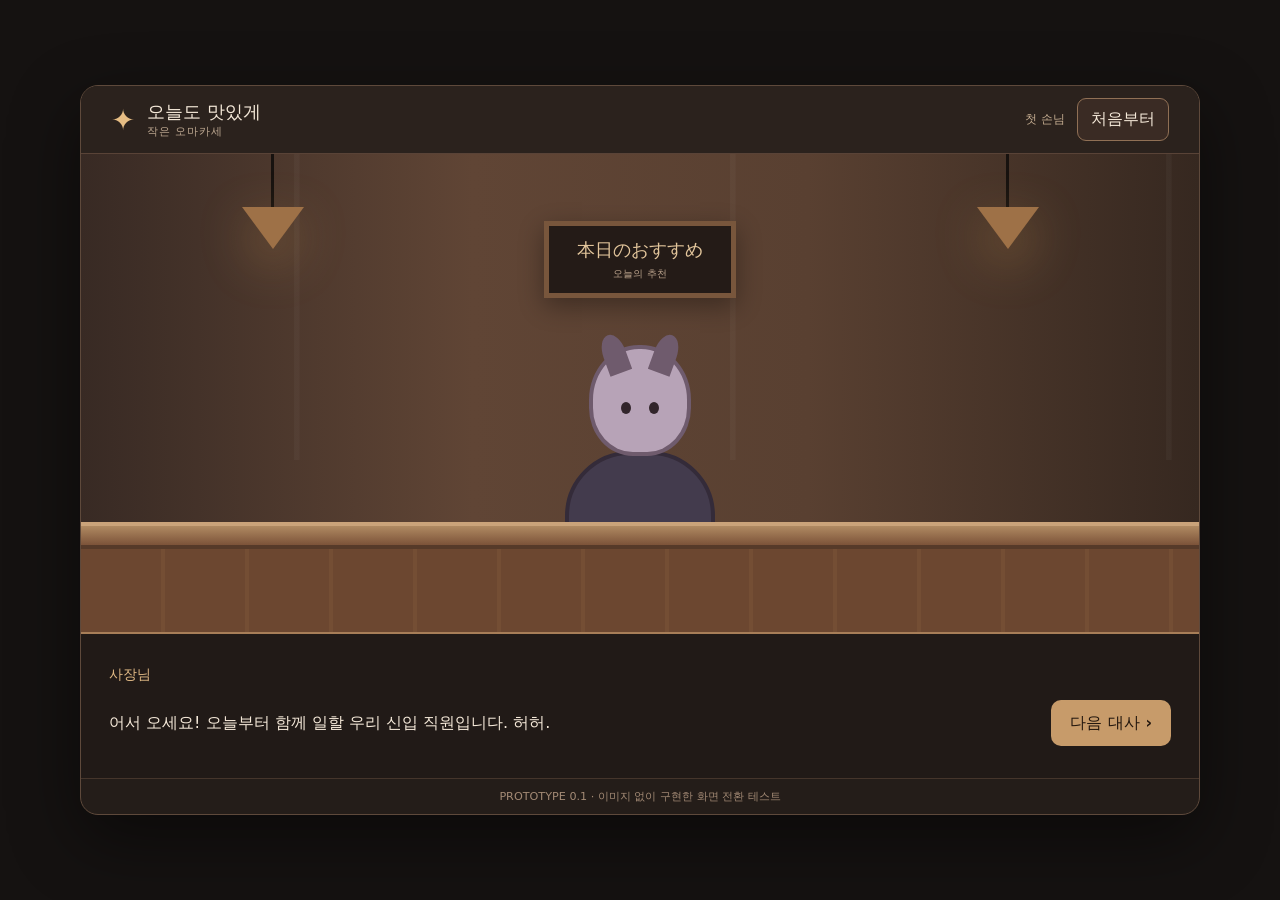
==== index.html @ 6f5d5277 "Add files via upload" ====
<!doctype html>
<html lang="ko">
<head>
  <meta charset="UTF-8" />
  <meta name="viewport" content="width=device-width, initial-scale=1, viewport-fit=cover" />
  <meta name="theme-color" content="#211b19" />
  <title>오늘도 맛있게 — 프로토타입</title>
  <link rel="stylesheet" href="style.css" />
  <script src="script.js" defer></script>
</head>
<body>
  <main class="game-shell">
    <header class="topbar">
      <div class="brand"><span class="brand-icon">✦</span><span>오늘도 맛있게 <small>작은 오마카세</small></span></div>
      <div class="top-actions"><span id="sceneLabel" class="scene-label">첫 손님</span><button id="resetButton" class="icon-button" type="button">처음부터</button></div>
    </header>

    <section id="dialogueScene" class="scene dialogue-scene" aria-label="손님과 대화">
      <div class="restaurant-view">
        <div class="wall-decoration">本日のおすすめ <span>오늘의 추천</span></div>
        <div class="lamp lamp-left"></div><div class="lamp lamp-right"></div>
        <div class="guest" aria-label="손님을 나타내는 임시 그림"><div class="guest-head"><span class="guest-eye left"></span><span class="guest-eye right"></span></div><div class="guest-body"></div></div>
        <div class="counter"><div class="counter-top"></div><div class="counter-front"></div></div>
      </div>
      <div class="dialogue-panel">
        <div class="speaker" id="speaker">손님</div>
        <p id="dialogueText" aria-live="polite">어서 오세요.</p>
        <button id="nextDialogue" class="primary-button" type="button">다음 대사 <span aria-hidden="true">›</span></button>
      </div>
    </section>

    <section id="cookingScene" class="scene cooking-scene hidden" aria-label="조리 화면">
      <div class="cooking-header"><div><span class="eyebrow">KITCHEN</span><h1>조리대</h1><p id="cookingHint">재료를 준비해 주세요.</p></div><button id="orderButton" class="secondary-button" type="button" aria-expanded="false" aria-controls="orderPanel">📋 주문서</button></div>
      <div id="orderPanel" class="order-panel hidden"><strong>오늘의 주문</strong><p>셰프 추천 한 접시</p><p>손질 → 조리 → 플레이팅</p><small>시간 제한은 없어요. 천천히 만들어도 괜찮습니다.</small></div>
      <div class="worktop"><div class="worktop-inner"><div class="cutting-board"><div id="food" class="food food-raw"><span id="foodLabel">재료</span></div></div><div class="worktop-note" id="worktopNote">손질 전 재료가 놓여 있어요.</div></div></div>
      <div class="cooking-controls"><div class="steps" aria-label="조리 진행 상황"><span id="step0" class="step active">1. 손질</span><span id="step1" class="step">2. 조리</span><span id="step2" class="step">3. 플레이팅</span></div><button id="cookButton" class="primary-button" type="button">재료 손질하기</button></div>
    </section>

    <section id="tastingScene" class="scene tasting-scene hidden" aria-label="시식 화면">
      <div class="restaurant-view tasting-view"><div class="wall-decoration">ごちそうさま <span>잘 먹었습니다</span></div><div class="guest"><div class="guest-head"><span class="guest-eye left"></span><span class="guest-eye right"></span></div><div class="guest-body"></div></div><div class="counter"><div class="counter-top"><div class="serving-plate"><div class="served-food"></div></div></div><div class="counter-front"></div></div></div>
      <div class="dialogue-panel"><div class="speaker">손님</div><p>정말 맛있네요. 다음에도 들를게요.</p><button id="finishButton" class="primary-button" type="button">영업 마치기 <span aria-hidden="true">›</span></button></div>
    </section>

    <section id="endingScene" class="scene ending-scene hidden" aria-label="영업 종료"><div class="ending-content"><span class="ending-mark">✦</span><h1>오늘도 수고했어요.</h1><p>첫 번째 손님에게 한 접시를 대접했어요.</p><p class="ending-sub">다음에는 진짜 칼질과 플레이팅을 만들어 보자!</p><button id="playAgain" class="primary-button" type="button">다시 시작</button></div></section>
    <footer class="footer">PROTOTYPE 0.1 · 이미지 없이 구현한 화면 전환 테스트</footer>
  </main>
</body>
</html>
---- style.css ----
:root{font-family:system-ui,-apple-system,"Malgun Gothic",sans-serif;color:#f5e9d9;background:#151211;font-synthesis:none}*{box-sizing:border-box}body{margin:0;min-height:100dvh;display:grid;place-items:center;padding:clamp(8px,2vw,24px)}button{font:inherit;cursor:pointer;touch-action:manipulation}button:focus-visible{outline:3px solid #f0c28a;outline-offset:3px}.hidden{display:none!important}.game-shell{width:min(100%,1120px);min-height:min(730px,calc(100dvh - 32px));background:#241d19;border:1px solid #5e493b;border-radius:18px;overflow:hidden;display:flex;flex-direction:column;box-shadow:0 24px 70px #0007}.topbar{min-height:68px;padding:12px clamp(14px,3vw,30px);display:flex;align-items:center;justify-content:space-between;gap:12px;border-bottom:1px solid #594337;background:#2b221d}.brand{display:flex;align-items:center;gap:12px;font-size:1.1rem;font-weight:750}.brand-icon{font-size:1.8rem;color:#e6bd84}.brand small{display:block;font-size:.69rem;color:#bfa992;font-weight:400;letter-spacing:.08em}.top-actions{display:flex;align-items:center;gap:12px}.scene-label{color:#c5ad91;font-size:.78rem}.icon-button,.secondary-button{border:1px solid #907055;background:#3a2b24;color:#f5e9d9;padding:10px 13px;border-radius:9px}.icon-button:hover,.secondary-button:hover{background:#594032}.scene{flex:1;min-height:0;display:flex;flex-direction:column}.restaurant-view{position:relative;flex:1;min-height:280px;overflow:hidden;background:linear-gradient(90deg,#382a24 0%,#604535 35%,#594031 65%,#362820 100%)}.restaurant-view:before{content:"";position:absolute;inset:0 0 36%;background:repeating-linear-gradient(90deg,transparent 0 19%,#ffffff08 19.1% 19.5%,transparent 19.6% 39%);pointer-events:none}.wall-decoration{position:absolute;top:14%;left:50%;transform:translateX(-50%);padding:12px 28px;background:#241b17;border:5px solid #78563c;box-shadow:0 8px 24px #0005;white-space:nowrap;color:#e3c69c;font-size:clamp(.8rem,2vw,1.1rem);text-align:center}.wall-decoration span{display:block;font-size:.65rem;margin-top:5px;color:#bda58e}.lamp{position:absolute;top:-5px;width:3px;height:68px;background:#17120f}.lamp:after{content:"";position:absolute;top:58px;left:-29px;border-left:31px solid transparent;border-right:31px solid transparent;border-top:42px solid #9e7147;filter:drop-shadow(0 18px 25px #f7b66150)}.lamp-left{left:17%}.lamp-right{right:17%}.guest{position:absolute;bottom:13%;left:50%;transform:translateX(-50%);width:150px;height:225px;display:flex;align-items:center;flex-direction:column}.guest-head{position:relative;width:102px;height:115px;background:#b7a3b7;border-radius:49% 49% 43% 43%;border:4px solid #6f5b6d;z-index:2}.guest-head:before,.guest-head:after{content:"";position:absolute;top:-15px;width:23px;height:40px;background:#6f5b6d;border-radius:60% 60% 0 0}.guest-head:before{left:10px;transform:rotate(-20deg)}.guest-head:after{right:10px;transform:rotate(20deg)}.guest-eye{position:absolute;top:53px;width:10px;height:12px;background:#32252b;border-radius:50%}.guest-eye.left{left:28px}.guest-eye.right{right:28px}.guest-body{margin-top:-5px;width:150px;height:122px;background:#433b4d;border:4px solid #342b39;border-radius:65px 65px 0 0}.counter{position:absolute;bottom:0;width:100%;height:23%}.counter-top{height:23px;background:linear-gradient(#b08a62,#7c5339);border-top:4px solid #caa37a;position:relative}.counter-front{height:100%;background:repeating-linear-gradient(90deg,#6c4730 0 80px,#744e34 80px 84px);border-top:4px solid #563a29}.dialogue-panel{background:#211a17;border-top:2px solid #a77e58;padding:clamp(16px,3vw,28px);display:grid;grid-template-columns:1fr auto;gap:8px 18px;align-items:center;min-height:146px}.speaker{grid-column:1/-1;color:#dfb884;font-size:.85rem;font-weight:750}.dialogue-panel p{margin:0;line-height:1.65}.primary-button{border:0;border-radius:10px;background:#c79b6a;color:#24180f;font-weight:750;padding:12px 19px;min-height:46px;transition:background .15s}.primary-button:hover{background:#e3b984}.primary-button:disabled{opacity:.5;cursor:default}.footer{padding:10px 16px;color:#a38a75;font-size:.7rem;text-align:center;border-top:1px solid #45352b}.cooking-scene{padding:clamp(14px,2.5vw,28px);gap:14px}.cooking-header{display:flex;justify-content:space-between;align-items:center;gap:12px}.eyebrow{font-size:.67rem;color:#c49b70;letter-spacing:.2em}.cooking-header h1{margin:2px 0;font-size:1.4rem}.cooking-header p{margin:4px 0 0;color:#d0bba4;font-size:.85rem}.order-panel{background:#382b23;border:1px solid #8a6748;border-radius:10px;padding:12px 16px}.order-panel p{margin:5px 0}.order-panel small{color:#c5a98a}.worktop{flex:1;min-height:230px;background:repeating-linear-gradient(90deg,#79563c 0 90px,#805b40 90px 94px);border:8px solid #62432f;border-radius:13px;display:grid;place-items:center;padding:16px}.worktop-inner{text-align:center;width:100%}.cutting-board{width:min(72%,350px);min-width:min(210px,100%);aspect-ratio:1.65;background:#c59a69;border:10px solid #a5794d;border-radius:24px;box-shadow:0 10px 20px #35201380,inset 0 0 0 2px #e1ba86;display:grid;place-items:center;margin:auto}.food{width:110px;height:65px;border-radius:48% 45% 40% 50%;display:grid;place-items:center;color:#fff5e9;font-size:.8rem;box-shadow:inset 0 0 0 5px #ffffff22,0 6px 12px #0003}.food-raw{background:#b46c69}.food-cut{background:repeating-linear-gradient(90deg,#b46c69 0 24px,#e4b0a3 24px 28px)}.food-cooked{background:#9a5635}.food-plated{background:#9a5635;border:9px solid #eee6da;box-shadow:0 0 0 18px #e4d9c9,0 8px 15px #0003}.worktop-note{margin-top:18px;font-size:.82rem;color:#f0d7ba}.cooking-controls{display:flex;justify-content:space-between;align-items:center;gap:14px;flex-wrap:wrap}.steps{display:flex;gap:8px;flex-wrap:wrap}.step{font-size:.77rem;border:1px solid #68503d;border-radius:20px;padding:8px 11px;color:#c4a98d}.step.active{background:#76543a;color:#fff2de;border-color:#b98d63}.step.done{background:#364a38;color:#d6ebd5;border-color:#5c8861}.tasting-view .serving-plate{position:absolute;left:50%;top:-19px;transform:translateX(-50%);width:85px;height:42px;background:#e6ddd1;border-radius:50%;display:grid;place-items:center}.served-food{width:43px;height:20px;border-radius:50%;background:#985334}.ending-scene{justify-content:center;align-items:center;padding:32px;text-align:center}.ending-content{max-width:520px}.ending-mark{font-size:3rem;color:#e4b47d}.ending-content h1{font-size:clamp(1.5rem,4vw,2.4rem)}.ending-content p{color:#dfc8b0}.ending-sub{font-size:.85rem;margin-bottom:28px}@media(max-width:650px){body{padding:0}.game-shell{border:0;border-radius:0;min-height:100dvh;width:100%}.topbar{min-height:60px}.brand{font-size:.95rem}.scene-label{display:none}.restaurant-view{min-height:260px}.dialogue-panel{grid-template-columns:1fr}.dialogue-panel .primary-button{justify-self:end}.cooking-scene{gap:10px}.cooking-controls{flex-direction:column;align-items:stretch}.steps{justify-content:center}.cooking-controls .primary-button{width:100%}}@media(max-height:530px) and (orientation:landscape){body{padding:0}.game-shell{min-height:100dvh;border-radius:0}.topbar{min-height:48px;padding:5px 14px}.brand small,.footer{display:none}.scene.dialogue-scene,.scene.tasting-scene{flex-direction:row}.restaurant-view{min-height:190px;flex:1.4}.dialogue-panel{flex:1;min-height:0;grid-template-columns:1fr;align-content:center;padding:16px}.dialogue-panel .primary-button{justify-self:end}.guest{transform:translateX(-50%) scale(.72);transform-origin:bottom center}.wall-decoration{top:7%}.cooking-scene{padding:10px;gap:7px}.cooking-header h1{font-size:1rem}.cooking-header p{font-size:.75rem}.worktop{min-height:120px;padding:7px}.cutting-board{width:180px;border-width:5px}.food{transform:scale(.75)}.worktop-note{margin-top:5px}.cooking-controls{flex-direction:row}.cooking-controls .primary-button{width:auto}}
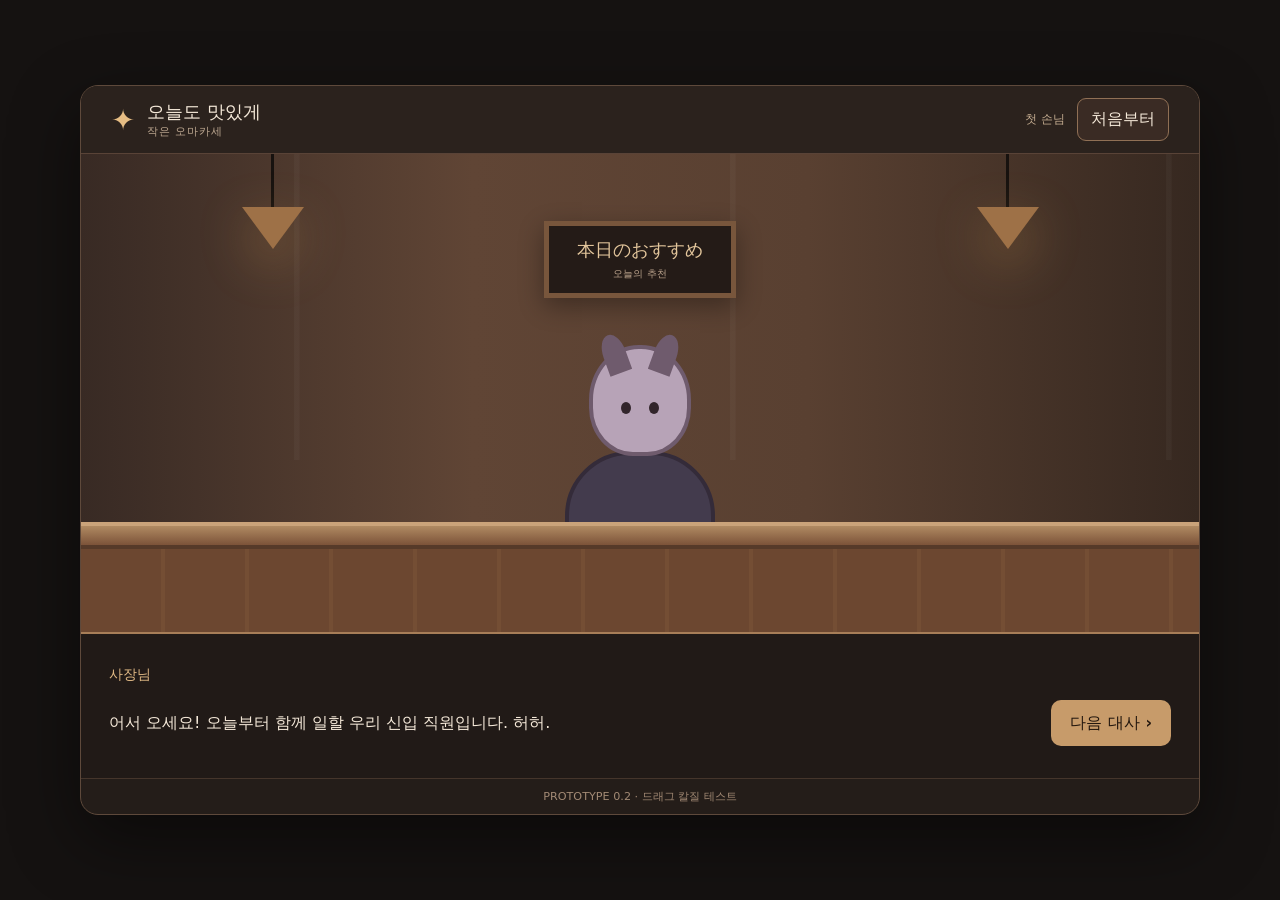
==== commit bb4fb805: "이제 진짜 칼질 업데이트" ====
--- a/index.html
+++ b/index.html
@@ -32,7 +32,7 @@
     <section id="cookingScene" class="scene cooking-scene hidden" aria-label="조리 화면">
       <div class="cooking-header"><div><span class="eyebrow">KITCHEN</span><h1>조리대</h1><p id="cookingHint">재료를 준비해 주세요.</p></div><button id="orderButton" class="secondary-button" type="button" aria-expanded="false" aria-controls="orderPanel">📋 주문서</button></div>
       <div id="orderPanel" class="order-panel hidden"><strong>오늘의 주문</strong><p>셰프 추천 한 접시</p><p>손질 → 조리 → 플레이팅</p><small>시간 제한은 없어요. 천천히 만들어도 괜찮습니다.</small></div>
-      <div class="worktop"><div class="worktop-inner"><div class="cutting-board"><div id="food" class="food food-raw"><span id="foodLabel">재료</span></div></div><div class="worktop-note" id="worktopNote">손질 전 재료가 놓여 있어요.</div></div></div>
+      <div class="worktop"><div class="worktop-inner"><div class="cutting-board"><div id="slicingArea" class="slicing-area" aria-label="재료 칼질 영역"><div id="slicingMeat" class="slicing-meat"></div><div id="knifeGuide" class="knife-guide"></div><div id="knife" class="knife" aria-hidden="true"></div></div><div id="food" class="food food-raw"><span id="foodLabel">재료</span></div></div><div class="worktop-note" id="worktopNote">손질 전 재료가 놓여 있어요.</div><div id="sliceStats" class="slice-stats hidden" aria-live="polite"><span id="sliceCount">0조각</span><span id="sliceThickness">칼을 움직여 위치를 정해 주세요.</span><button id="undoSlice" class="mini-button" type="button">↶ 한 번 되돌리기</button><button id="restartSlice" class="mini-button" type="button">처음부터 썰기</button></div></div></div>
       <div class="cooking-controls"><div class="steps" aria-label="조리 진행 상황"><span id="step0" class="step active">1. 손질</span><span id="step1" class="step">2. 조리</span><span id="step2" class="step">3. 플레이팅</span></div><button id="cookButton" class="primary-button" type="button">재료 손질하기</button></div>
     </section>
 
@@ -42,7 +42,7 @@
     </section>
 
     <section id="endingScene" class="scene ending-scene hidden" aria-label="영업 종료"><div class="ending-content"><span class="ending-mark">✦</span><h1>오늘도 수고했어요.</h1><p>첫 번째 손님에게 한 접시를 대접했어요.</p><p class="ending-sub">다음에는 진짜 칼질과 플레이팅을 만들어 보자!</p><button id="playAgain" class="primary-button" type="button">다시 시작</button></div></section>
-    <footer class="footer">PROTOTYPE 0.1 · 이미지 없이 구현한 화면 전환 테스트</footer>
+    <footer class="footer">PROTOTYPE 0.2 · 드래그 칼질 테스트</footer>
   </main>
 </body>
 </html>
--- a/style.css
+++ b/style.css
@@ -1 +1,21 @@
 :root{font-family:system-ui,-apple-system,"Malgun Gothic",sans-serif;color:#f5e9d9;background:#151211;font-synthesis:none}*{box-sizing:border-box}body{margin:0;min-height:100dvh;display:grid;place-items:center;padding:clamp(8px,2vw,24px)}button{font:inherit;cursor:pointer;touch-action:manipulation}button:focus-visible{outline:3px solid #f0c28a;outline-offset:3px}.hidden{display:none!important}.game-shell{width:min(100%,1120px);min-height:min(730px,calc(100dvh - 32px));background:#241d19;border:1px solid #5e493b;border-radius:18px;overflow:hidden;display:flex;flex-direction:column;box-shadow:0 24px 70px #0007}.topbar{min-height:68px;padding:12px clamp(14px,3vw,30px);display:flex;align-items:center;justify-content:space-between;gap:12px;border-bottom:1px solid #594337;background:#2b221d}.brand{display:flex;align-items:center;gap:12px;font-size:1.1rem;font-weight:750}.brand-icon{font-size:1.8rem;color:#e6bd84}.brand small{display:block;font-size:.69rem;color:#bfa992;font-weight:400;letter-spacing:.08em}.top-actions{display:flex;align-items:center;gap:12px}.scene-label{color:#c5ad91;font-size:.78rem}.icon-button,.secondary-button{border:1px solid #907055;background:#3a2b24;color:#f5e9d9;padding:10px 13px;border-radius:9px}.icon-button:hover,.secondary-button:hover{background:#594032}.scene{flex:1;min-height:0;display:flex;flex-direction:column}.restaurant-view{position:relative;flex:1;min-height:280px;overflow:hidden;background:linear-gradient(90deg,#382a24 0%,#604535 35%,#594031 65%,#362820 100%)}.restaurant-view:before{content:"";position:absolute;inset:0 0 36%;background:repeating-linear-gradient(90deg,transparent 0 19%,#ffffff08 19.1% 19.5%,transparent 19.6% 39%);pointer-events:none}.wall-decoration{position:absolute;top:14%;left:50%;transform:translateX(-50%);padding:12px 28px;background:#241b17;border:5px solid #78563c;box-shadow:0 8px 24px #0005;white-space:nowrap;color:#e3c69c;font-size:clamp(.8rem,2vw,1.1rem);text-align:center}.wall-decoration span{display:block;font-size:.65rem;margin-top:5px;color:#bda58e}.lamp{position:absolute;top:-5px;width:3px;height:68px;background:#17120f}.lamp:after{content:"";position:absolute;top:58px;left:-29px;border-left:31px solid transparent;border-right:31px solid transparent;border-top:42px solid #9e7147;filter:drop-shadow(0 18px 25px #f7b66150)}.lamp-left{left:17%}.lamp-right{right:17%}.guest{position:absolute;bottom:13%;left:50%;transform:translateX(-50%);width:150px;height:225px;display:flex;align-items:center;flex-direction:column}.guest-head{position:relative;width:102px;height:115px;background:#b7a3b7;border-radius:49% 49% 43% 43%;border:4px solid #6f5b6d;z-index:2}.guest-head:before,.guest-head:after{content:"";position:absolute;top:-15px;width:23px;height:40px;background:#6f5b6d;border-radius:60% 60% 0 0}.guest-head:before{left:10px;transform:rotate(-20deg)}.guest-head:after{right:10px;transform:rotate(20deg)}.guest-eye{position:absolute;top:53px;width:10px;height:12px;background:#32252b;border-radius:50%}.guest-eye.left{left:28px}.guest-eye.right{right:28px}.guest-body{margin-top:-5px;width:150px;height:122px;background:#433b4d;border:4px solid #342b39;border-radius:65px 65px 0 0}.counter{position:absolute;bottom:0;width:100%;height:23%}.counter-top{height:23px;background:linear-gradient(#b08a62,#7c5339);border-top:4px solid #caa37a;position:relative}.counter-front{height:100%;background:repeating-linear-gradient(90deg,#6c4730 0 80px,#744e34 80px 84px);border-top:4px solid #563a29}.dialogue-panel{background:#211a17;border-top:2px solid #a77e58;padding:clamp(16px,3vw,28px);display:grid;grid-template-columns:1fr auto;gap:8px 18px;align-items:center;min-height:146px}.speaker{grid-column:1/-1;color:#dfb884;font-size:.85rem;font-weight:750}.dialogue-panel p{margin:0;line-height:1.65}.primary-button{border:0;border-radius:10px;background:#c79b6a;color:#24180f;font-weight:750;padding:12px 19px;min-height:46px;transition:background .15s}.primary-button:hover{background:#e3b984}.primary-button:disabled{opacity:.5;cursor:default}.footer{padding:10px 16px;color:#a38a75;font-size:.7rem;text-align:center;border-top:1px solid #45352b}.cooking-scene{padding:clamp(14px,2.5vw,28px);gap:14px}.cooking-header{display:flex;justify-content:space-between;align-items:center;gap:12px}.eyebrow{font-size:.67rem;color:#c49b70;letter-spacing:.2em}.cooking-header h1{margin:2px 0;font-size:1.4rem}.cooking-header p{margin:4px 0 0;color:#d0bba4;font-size:.85rem}.order-panel{background:#382b23;border:1px solid #8a6748;border-radius:10px;padding:12px 16px}.order-panel p{margin:5px 0}.order-panel small{color:#c5a98a}.worktop{flex:1;min-height:230px;background:repeating-linear-gradient(90deg,#79563c 0 90px,#805b40 90px 94px);border:8px solid #62432f;border-radius:13px;display:grid;place-items:center;padding:16px}.worktop-inner{text-align:center;width:100%}.cutting-board{width:min(72%,350px);min-width:min(210px,100%);aspect-ratio:1.65;background:#c59a69;border:10px solid #a5794d;border-radius:24px;box-shadow:0 10px 20px #35201380,inset 0 0 0 2px #e1ba86;display:grid;place-items:center;margin:auto}.food{width:110px;height:65px;border-radius:48% 45% 40% 50%;display:grid;place-items:center;color:#fff5e9;font-size:.8rem;box-shadow:inset 0 0 0 5px #ffffff22,0 6px 12px #0003}.food-raw{background:#b46c69}.food-cut{background:repeating-linear-gradient(90deg,#b46c69 0 24px,#e4b0a3 24px 28px)}.food-cooked{background:#9a5635}.food-plated{background:#9a5635;border:9px solid #eee6da;box-shadow:0 0 0 18px #e4d9c9,0 8px 15px #0003}.worktop-note{margin-top:18px;font-size:.82rem;color:#f0d7ba}.cooking-controls{display:flex;justify-content:space-between;align-items:center;gap:14px;flex-wrap:wrap}.steps{display:flex;gap:8px;flex-wrap:wrap}.step{font-size:.77rem;border:1px solid #68503d;border-radius:20px;padding:8px 11px;color:#c4a98d}.step.active{background:#76543a;color:#fff2de;border-color:#b98d63}.step.done{background:#364a38;color:#d6ebd5;border-color:#5c8861}.tasting-view .serving-plate{position:absolute;left:50%;top:-19px;transform:translateX(-50%);width:85px;height:42px;background:#e6ddd1;border-radius:50%;display:grid;place-items:center}.served-food{width:43px;height:20px;border-radius:50%;background:#985334}.ending-scene{justify-content:center;align-items:center;padding:32px;text-align:center}.ending-content{max-width:520px}.ending-mark{font-size:3rem;color:#e4b47d}.ending-content h1{font-size:clamp(1.5rem,4vw,2.4rem)}.ending-content p{color:#dfc8b0}.ending-sub{font-size:.85rem;margin-bottom:28px}@media(max-width:650px){body{padding:0}.game-shell{border:0;border-radius:0;min-height:100dvh;width:100%}.topbar{min-height:60px}.brand{font-size:.95rem}.scene-label{display:none}.restaurant-view{min-height:260px}.dialogue-panel{grid-template-columns:1fr}.dialogue-panel .primary-button{justify-self:end}.cooking-scene{gap:10px}.cooking-controls{flex-direction:column;align-items:stretch}.steps{justify-content:center}.cooking-controls .primary-button{width:100%}}@media(max-height:530px) and (orientation:landscape){body{padding:0}.game-shell{min-height:100dvh;border-radius:0}.topbar{min-height:48px;padding:5px 14px}.brand small,.footer{display:none}.scene.dialogue-scene,.scene.tasting-scene{flex-direction:row}.restaurant-view{min-height:190px;flex:1.4}.dialogue-panel{flex:1;min-height:0;grid-template-columns:1fr;align-content:center;padding:16px}.dialogue-panel .primary-button{justify-self:end}.guest{transform:translateX(-50%) scale(.72);transform-origin:bottom center}.wall-decoration{top:7%}.cooking-scene{padding:10px;gap:7px}.cooking-header h1{font-size:1rem}.cooking-header p{font-size:.75rem}.worktop{min-height:120px;padding:7px}.cutting-board{width:180px;border-width:5px}.food{transform:scale(.75)}.worktop-note{margin-top:5px}.cooking-controls{flex-direction:row}.cooking-controls .primary-button{width:auto}}
+
+/* v0.2: 칼질 미니게임. 기존 식당 디자인은 유지 */
+.cutting-board{position:relative;overflow:hidden;touch-action:none}
+.slicing-area{position:relative;width:min(94%,390px);height:125px;touch-action:none;user-select:none;cursor:crosshair;display:none;--knife-x:12px}
+.slicing-area.active{display:block}
+.slicing-meat{position:absolute;left:6%;right:6%;top:35px;height:60px;filter:drop-shadow(0 6px 3px #42261950)}
+.meat-piece{position:absolute;top:0;height:60px;background:repeating-linear-gradient(0deg,#b96d6a 0 10px,#d38c84 11px 18px,#b96d6a 20px 30px);border:2px solid #874c4b;box-shadow:inset 0 0 0 3px #e6aaa077;border-radius:6px;transition:transform .15s}
+.meat-piece.cut{transform:translateY(10px);border-left:5px solid #f0b4a4;border-right:3px solid #f0b4a4}
+.meat-piece.remaining{border-radius:5px 22px 22px 5px}
+.knife-guide{position:absolute;top:27px;bottom:17px;width:2px;background:#fff1d6bb;left:var(--knife-x);pointer-events:none;border-left:1px dashed #754039}
+.knife{position:absolute;left:var(--knife-x);top:0;width:15px;height:48px;transform:translateX(-7px);pointer-events:none;transition:top .08s}
+.knife:before{content:"";position:absolute;left:5px;top:0;width:6px;height:18px;background:#4e3429;border-radius:4px}
+.knife:after{content:"";position:absolute;left:2px;top:16px;width:13px;height:30px;background:linear-gradient(90deg,#d6e1df,#f9f9f5 55%,#9aa7a7);clip-path:polygon(0 0,100% 0,80% 80%,50% 100%,0 80%)}
+.slicing-area.dragging .knife{top:var(--drag-y)}
+.slicing-area.dragging .knife-guide{background:#fff6d4}
+.slice-stats{display:flex;justify-content:center;align-items:center;gap:10px;flex-wrap:wrap;margin-top:10px;font-size:.75rem;color:#ffe6c7}
+.mini-button{padding:6px 9px;border-radius:7px;border:1px solid #a17b57;background:#473329;color:#f5e9d9;font-size:.75rem}
+.mini-button:hover{background:#684a36}
+@media(max-width:650px){.slicing-area{height:115px}.slicing-meat{top:32px;height:55px}.meat-piece{height:55px}.slice-stats{gap:6px}.mini-button{padding:8px}}
+@media(max-height:530px) and (orientation:landscape){.slicing-area{height:95px}.slicing-meat{top:20px;height:48px}.meat-piece{height:48px}.knife-guide{top:13px;bottom:10px}.slice-stats{margin-top:3px}}
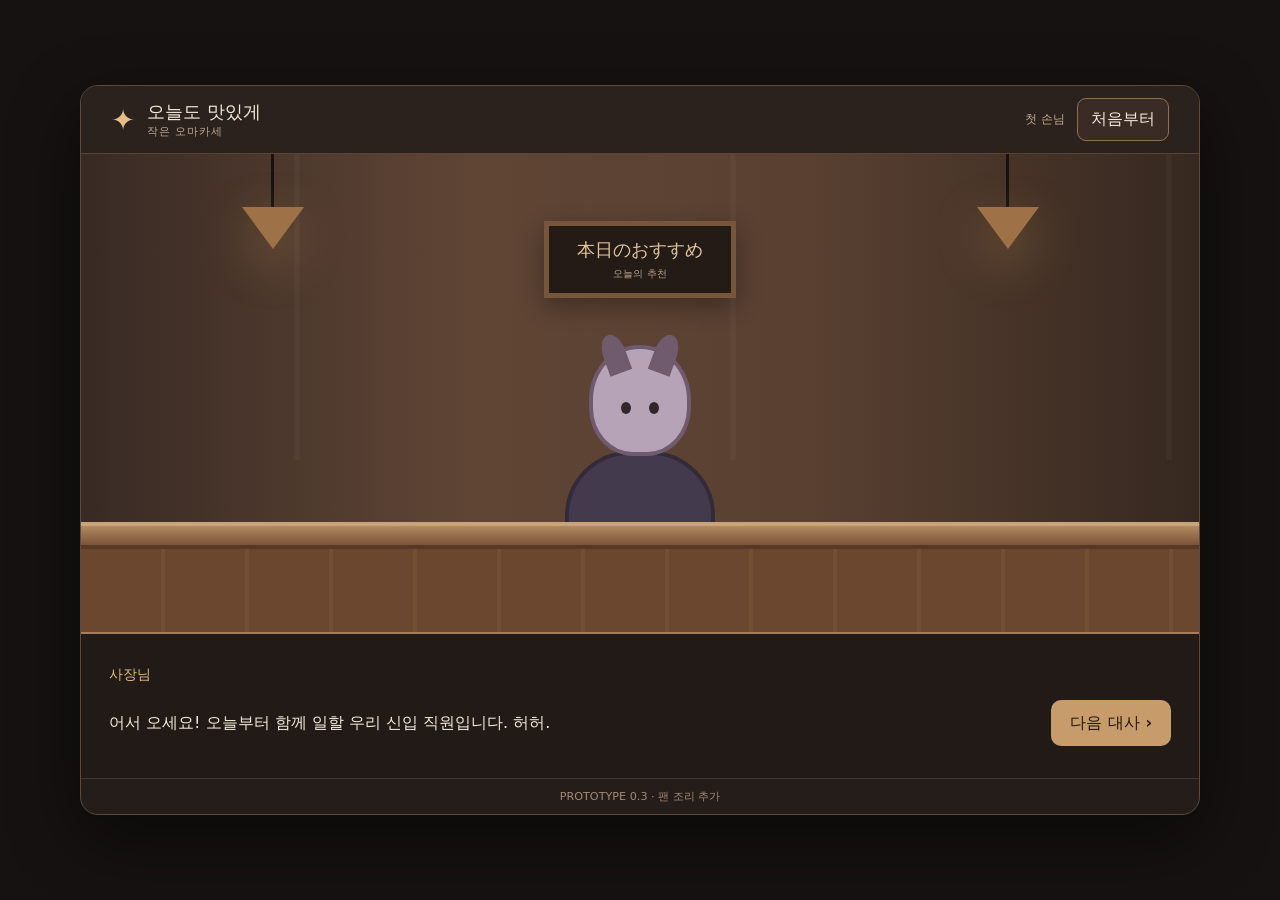
==== commit 2343f646: "프라이팬 업데이트" ====
--- a/index.html
+++ b/index.html
@@ -32,8 +32,8 @@
     <section id="cookingScene" class="scene cooking-scene hidden" aria-label="조리 화면">
       <div class="cooking-header"><div><span class="eyebrow">KITCHEN</span><h1>조리대</h1><p id="cookingHint">재료를 준비해 주세요.</p></div><button id="orderButton" class="secondary-button" type="button" aria-expanded="false" aria-controls="orderPanel">📋 주문서</button></div>
       <div id="orderPanel" class="order-panel hidden"><strong>오늘의 주문</strong><p>셰프 추천 한 접시</p><p>손질 → 조리 → 플레이팅</p><small>시간 제한은 없어요. 천천히 만들어도 괜찮습니다.</small></div>
-      <div class="worktop"><div class="worktop-inner"><div class="cutting-board"><div id="slicingArea" class="slicing-area" aria-label="재료 칼질 영역"><div id="slicingMeat" class="slicing-meat"></div><div id="knifeGuide" class="knife-guide"></div><div id="knife" class="knife" aria-hidden="true"></div></div><div id="food" class="food food-raw"><span id="foodLabel">재료</span></div></div><div class="worktop-note" id="worktopNote">손질 전 재료가 놓여 있어요.</div><div id="sliceStats" class="slice-stats hidden" aria-live="polite"><span id="sliceCount">0조각</span><span id="sliceThickness">칼을 움직여 위치를 정해 주세요.</span><button id="undoSlice" class="mini-button" type="button">↶ 한 번 되돌리기</button><button id="restartSlice" class="mini-button" type="button">처음부터 썰기</button></div></div></div>
-      <div class="cooking-controls"><div class="steps" aria-label="조리 진행 상황"><span id="step0" class="step active">1. 손질</span><span id="step1" class="step">2. 조리</span><span id="step2" class="step">3. 플레이팅</span></div><button id="cookButton" class="primary-button" type="button">재료 손질하기</button></div>
+      <div class="worktop"><div class="worktop-inner"><div class="cutting-board"><div id="slicingArea" class="slicing-area" aria-label="재료 칼질 영역"><div id="slicingMeat" class="slicing-meat"></div><div id="knifeGuide" class="knife-guide"></div><div id="knife" class="knife" aria-hidden="true"></div></div><div id="panArea" class="pan-area hidden" aria-label="팬 조리 영역"><div class="burner"><div class="pan-handle"></div><div class="frying-pan"><div id="panMeat" class="pan-meat"><span id="panMeatLabel">앞면</span></div><span class="pan-shine"></span></div></div></div><div id="food" class="food food-raw"><span id="foodLabel">재료</span></div></div><div class="worktop-note" id="worktopNote">손질 전 재료가 놓여 있어요.</div><div id="sliceStats" class="slice-stats hidden" aria-live="polite"><span id="sliceCount">0조각</span><span id="sliceThickness">칼을 움직여 위치를 정해 주세요.</span><button id="undoSlice" class="mini-button" type="button">↶ 한 번 되돌리기</button><button id="restartSlice" class="mini-button" type="button">처음부터 썰기</button></div></div></div>
+      <div id="heatControls" class="heat-controls hidden"><div class="heat-heading"><strong>🔥 팬 조리</strong><span id="heatStatus" aria-live="polite">불을 켜고 익혀 주세요.</span></div><div class="heat-meters"><div><label for="frontMeter">앞면 <output id="frontValue">0%</output></label><progress id="frontMeter" max="100" value="0"></progress></div><div><label for="backMeter">뒷면 <output id="backValue">0%</output></label><progress id="backMeter" max="100" value="0"></progress></div></div><div class="heat-buttons"><button id="heatLow" class="mini-button" type="button">약불</button><button id="heatMedium" class="mini-button" type="button">중불</button><button id="heatHigh" class="mini-button" type="button">강불</button><button id="heatOff" class="mini-button" type="button">불 끄기</button><button id="flipMeat" class="mini-button flip-button" type="button">↻ 뒤집기</button></div><small>목표: 양면 65~85%. 시간제한은 없고 불을 끄면 익힘도 멈춰요.</small></div><div class="cooking-controls"><div class="steps" aria-label="조리 진행 상황"><span id="step0" class="step active">1. 손질</span><span id="step1" class="step">2. 조리</span><span id="step2" class="step">3. 플레이팅</span></div><button id="cookButton" class="primary-button" type="button">재료 손질하기</button></div>
     </section>
 
     <section id="tastingScene" class="scene tasting-scene hidden" aria-label="시식 화면">
@@ -41,8 +41,8 @@
       <div class="dialogue-panel"><div class="speaker">손님</div><p>정말 맛있네요. 다음에도 들를게요.</p><button id="finishButton" class="primary-button" type="button">영업 마치기 <span aria-hidden="true">›</span></button></div>
     </section>
 
-    <section id="endingScene" class="scene ending-scene hidden" aria-label="영업 종료"><div class="ending-content"><span class="ending-mark">✦</span><h1>오늘도 수고했어요.</h1><p>첫 번째 손님에게 한 접시를 대접했어요.</p><p class="ending-sub">다음에는 진짜 칼질과 플레이팅을 만들어 보자!</p><button id="playAgain" class="primary-button" type="button">다시 시작</button></div></section>
-    <footer class="footer">PROTOTYPE 0.2 · 드래그 칼질 테스트</footer>
+    <section id="endingScene" class="scene ending-scene hidden" aria-label="영업 종료"><div class="ending-content"><span class="ending-mark">✦</span><h1>오늘도 수고했어요.</h1><p>첫 번째 손님에게 한 접시를 대접했어요.</p><p class="ending-sub">다음에는 더 정교한 플레이팅도 만들어 보자!</p><button id="playAgain" class="primary-button" type="button">다시 시작</button></div></section>
+    <footer class="footer">PROTOTYPE 0.3 · 팬 조리 추가</footer>
   </main>
 </body>
 </html>
--- a/style.css
+++ b/style.css
@@ -19,3 +19,34 @@
 .mini-button:hover{background:#684a36}
 @media(max-width:650px){.slicing-area{height:115px}.slicing-meat{top:32px;height:55px}.meat-piece{height:55px}.slice-stats{gap:6px}.mini-button{padding:8px}}
 @media(max-height:530px) and (orientation:landscape){.slicing-area{height:95px}.slicing-meat{top:20px;height:48px}.meat-piece{height:48px}.knife-guide{top:13px;bottom:10px}.slice-stats{margin-top:3px}}
+
+/* v0.2.1: 모바일/태블릿 칼질 제스처를 브라우저 스크롤과 분리 */
+.worktop,.worktop-inner,.cutting-board,.slicing-area,.slicing-area *{touch-action:none}
+.slicing-area{-webkit-user-select:none;user-select:none;-webkit-touch-callout:none;overscroll-behavior:contain}
+
+/* v0.3: 조리대와 안내문이 서로 밀어내지 않도록 안정적인 높이 확보 */
+.cooking-header p{min-height:2.8em}
+.worktop-inner{display:flex;flex-direction:column;align-items:center;justify-content:center}
+.worktop-note{min-height:2.7em;display:grid;place-items:center;max-width:100%;line-height:1.35}
+.slice-stats{min-height:72px;align-content:center}
+#sliceCount{min-width:68px}
+#sliceThickness{display:inline-block;min-width:min(100%,270px);min-height:2.5em;align-content:center}
+.cutting-board{flex-shrink:0}
+/* 프라이팬은 기존 도마 위에 올려져 보이는 별도 조리 모드 */
+.pan-area{width:min(95%,310px);height:125px;display:grid;place-items:center;pointer-events:none}
+.burner{position:relative;width:140px;height:115px;display:grid;place-items:center}
+.frying-pan{width:130px;height:105px;border-radius:50%;background:radial-gradient(ellipse,#4b4c49 48%,#262b2c 65%,#8d9290 69%,#303432 73%);border:5px solid #a3a7a1;box-shadow:0 8px 10px #35201370;display:grid;place-items:center;position:relative;z-index:1}
+.pan-handle{position:absolute;left:118px;top:48px;width:105px;height:19px;background:linear-gradient(#656762,#242626);border-radius:8px;transform:rotate(-9deg);transform-origin:left center}
+.pan-meat{width:83px;height:51px;border-radius:47% 45% 42% 50%;background:#b46c69;border:3px solid #e7b6a0;box-shadow:inset 0 0 0 4px #ffffff1c,0 3px 8px #0005;display:grid;place-items:center;color:#fff3dd;font-size:.7rem;transition:background .15s}
+.pan-area.heating .frying-pan{box-shadow:0 8px 10px #35201370,0 0 19px #ed9a4180}
+.heat-controls{border:1px solid #795940;background:#352820;border-radius:12px;padding:12px 16px;display:grid;gap:10px}
+.heat-heading{display:flex;justify-content:space-between;align-items:center;gap:12px;flex-wrap:wrap}
+.heat-heading span{color:#e4c5a4;font-size:.8rem}
+.heat-meters{display:grid;grid-template-columns:1fr 1fr;gap:14px}
+.heat-meters label{display:flex;justify-content:space-between;font-size:.8rem;color:#ecd5ba}
+.heat-meters progress{width:100%;height:12px;accent-color:#b87a45}
+.heat-buttons{display:flex;gap:7px;flex-wrap:wrap}
+.heat-buttons .selected{background:#b88555;color:#21160f;border-color:#e5bd8e;font-weight:750}
+.heat-controls small{color:#cbb198;line-height:1.5}
+@media(max-width:650px){.slice-stats{min-height:94px}.heat-meters{gap:8px}.heat-controls{padding:10px}.heat-buttons .mini-button{flex:1 1 auto}.cooking-header p{min-height:3.7em}}
+@media(max-height:530px) and (orientation:landscape){.slice-stats{min-height:52px}.worktop-note{min-height:1.5em}.cooking-header p{min-height:1.4em}.heat-controls{gap:5px;padding:6px 10px}.pan-area{height:95px}.burner{transform:scale(.75)}}
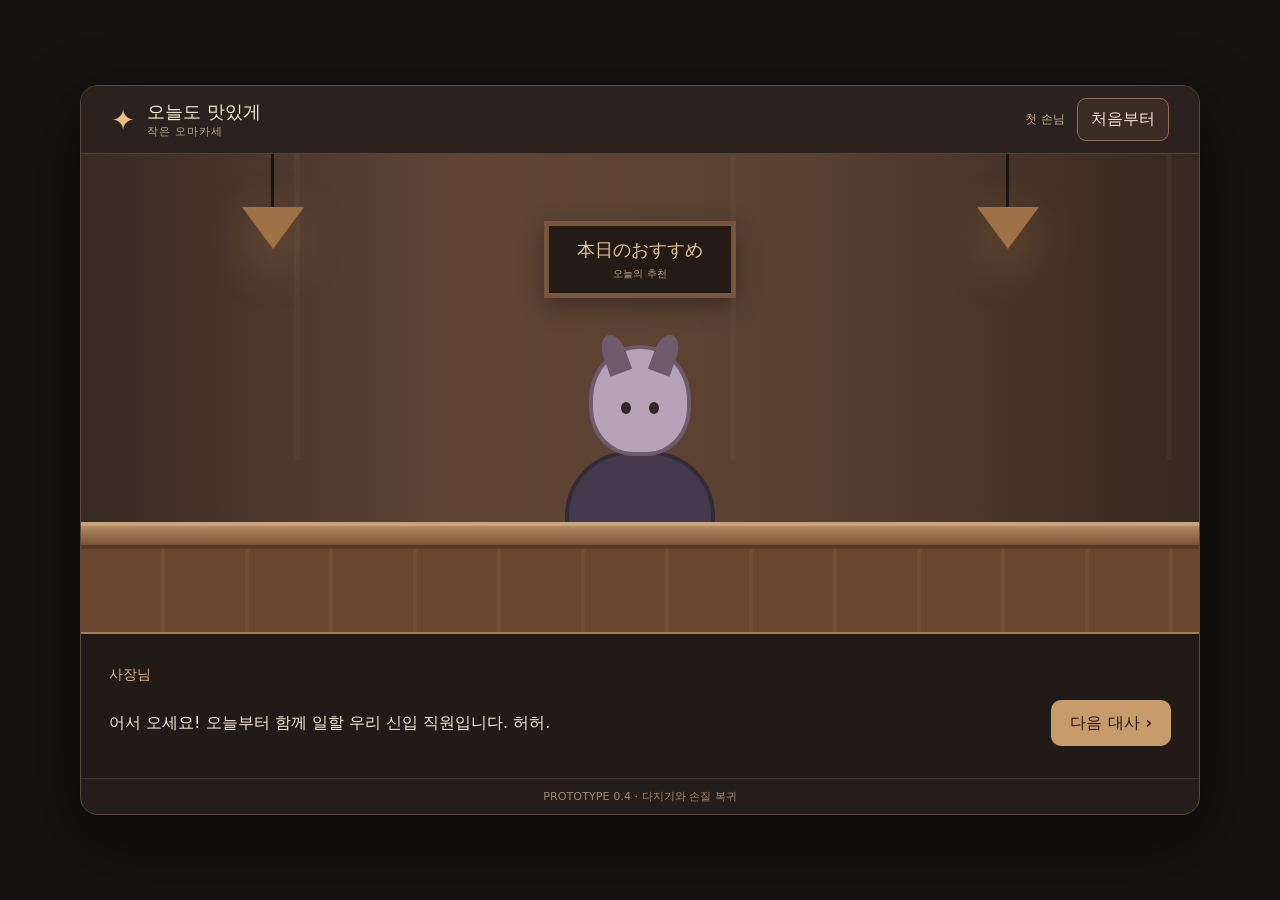
==== commit 7ad26d1a: "다지기 추가, 태초마을 방지" ====
--- a/index.html
+++ b/index.html
@@ -32,8 +32,8 @@
     <section id="cookingScene" class="scene cooking-scene hidden" aria-label="조리 화면">
       <div class="cooking-header"><div><span class="eyebrow">KITCHEN</span><h1>조리대</h1><p id="cookingHint">재료를 준비해 주세요.</p></div><button id="orderButton" class="secondary-button" type="button" aria-expanded="false" aria-controls="orderPanel">📋 주문서</button></div>
       <div id="orderPanel" class="order-panel hidden"><strong>오늘의 주문</strong><p>셰프 추천 한 접시</p><p>손질 → 조리 → 플레이팅</p><small>시간 제한은 없어요. 천천히 만들어도 괜찮습니다.</small></div>
-      <div class="worktop"><div class="worktop-inner"><div class="cutting-board"><div id="slicingArea" class="slicing-area" aria-label="재료 칼질 영역"><div id="slicingMeat" class="slicing-meat"></div><div id="knifeGuide" class="knife-guide"></div><div id="knife" class="knife" aria-hidden="true"></div></div><div id="panArea" class="pan-area hidden" aria-label="팬 조리 영역"><div class="burner"><div class="pan-handle"></div><div class="frying-pan"><div id="panMeat" class="pan-meat"><span id="panMeatLabel">앞면</span></div><span class="pan-shine"></span></div></div></div><div id="food" class="food food-raw"><span id="foodLabel">재료</span></div></div><div class="worktop-note" id="worktopNote">손질 전 재료가 놓여 있어요.</div><div id="sliceStats" class="slice-stats hidden" aria-live="polite"><span id="sliceCount">0조각</span><span id="sliceThickness">칼을 움직여 위치를 정해 주세요.</span><button id="undoSlice" class="mini-button" type="button">↶ 한 번 되돌리기</button><button id="restartSlice" class="mini-button" type="button">처음부터 썰기</button></div></div></div>
-      <div id="heatControls" class="heat-controls hidden"><div class="heat-heading"><strong>🔥 팬 조리</strong><span id="heatStatus" aria-live="polite">불을 켜고 익혀 주세요.</span></div><div class="heat-meters"><div><label for="frontMeter">앞면 <output id="frontValue">0%</output></label><progress id="frontMeter" max="100" value="0"></progress></div><div><label for="backMeter">뒷면 <output id="backValue">0%</output></label><progress id="backMeter" max="100" value="0"></progress></div></div><div class="heat-buttons"><button id="heatLow" class="mini-button" type="button">약불</button><button id="heatMedium" class="mini-button" type="button">중불</button><button id="heatHigh" class="mini-button" type="button">강불</button><button id="heatOff" class="mini-button" type="button">불 끄기</button><button id="flipMeat" class="mini-button flip-button" type="button">↻ 뒤집기</button></div><small>목표: 양면 65~85%. 시간제한은 없고 불을 끄면 익힘도 멈춰요.</small></div><div class="cooking-controls"><div class="steps" aria-label="조리 진행 상황"><span id="step0" class="step active">1. 손질</span><span id="step1" class="step">2. 조리</span><span id="step2" class="step">3. 플레이팅</span></div><button id="cookButton" class="primary-button" type="button">재료 손질하기</button></div>
+      <div class="worktop"><div class="worktop-inner"><div class="cutting-board"><div id="slicingArea" class="slicing-area" aria-label="재료 칼질 영역"><div id="slicingMeat" class="slicing-meat"></div><div id="knifeGuide" class="knife-guide"></div><div id="knife" class="knife" aria-hidden="true"></div></div><div id="panArea" class="pan-area hidden" aria-label="팬 조리 영역"><div class="burner"><div class="pan-handle"></div><div class="frying-pan"><div id="panMeat" class="pan-meat"><span id="panMeatLabel">앞면</span></div><span class="pan-shine"></span></div></div></div><div id="food" class="food food-raw"><span id="foodLabel">재료</span></div></div><div class="worktop-note" id="worktopNote">손질 전 재료가 놓여 있어요.</div><div id="sliceStats" class="slice-stats hidden" aria-live="polite"><span id="sliceCount">0조각</span><span id="sliceThickness">칼을 움직여 위치를 정해 주세요.</span><button id="undoSlice" class="mini-button" type="button">↶ 한 번 되돌리기</button><button id="restartSlice" class="mini-button" type="button">처음부터 썰기</button><button id="minceSlice" class="mini-button" type="button">🔪 선택 조각 다지기</button></div></div></div>
+      <div id="heatControls" class="heat-controls hidden"><div class="heat-heading"><strong>🔥 팬 조리</strong><span id="heatStatus" aria-live="polite">불을 켜고 익혀 주세요.</span></div><div class="heat-meters"><div><label for="frontMeter">앞면 <output id="frontValue">0%</output></label><progress id="frontMeter" max="100" value="0"></progress></div><div><label for="backMeter">뒷면 <output id="backValue">0%</output></label><progress id="backMeter" max="100" value="0"></progress></div></div><div class="heat-buttons"><button id="backToSlicing" class="mini-button" type="button">← 손질대로 돌아가기</button><button id="retryFrying" class="mini-button" type="button">↻ 새 재료로 다시 굽기</button><button id="heatLow" class="mini-button" type="button">약불</button><button id="heatMedium" class="mini-button" type="button">중불</button><button id="heatHigh" class="mini-button" type="button">강불</button><button id="heatOff" class="mini-button" type="button">불 끄기</button><button id="flipMeat" class="mini-button flip-button" type="button">↻ 뒤집기</button></div><small>목표: 양면 65~85%. 시간제한은 없고 불을 끄면 익힘도 멈춰요.</small></div><div class="cooking-controls"><div class="steps" aria-label="조리 진행 상황"><span id="step0" class="step active">1. 손질</span><span id="step1" class="step">2. 조리</span><span id="step2" class="step">3. 플레이팅</span></div><button id="cookButton" class="primary-button" type="button">재료 손질하기</button></div>
     </section>
 
     <section id="tastingScene" class="scene tasting-scene hidden" aria-label="시식 화면">
@@ -42,7 +42,7 @@
     </section>
 
     <section id="endingScene" class="scene ending-scene hidden" aria-label="영업 종료"><div class="ending-content"><span class="ending-mark">✦</span><h1>오늘도 수고했어요.</h1><p>첫 번째 손님에게 한 접시를 대접했어요.</p><p class="ending-sub">다음에는 더 정교한 플레이팅도 만들어 보자!</p><button id="playAgain" class="primary-button" type="button">다시 시작</button></div></section>
-    <footer class="footer">PROTOTYPE 0.3 · 팬 조리 추가</footer>
+    <footer class="footer">PROTOTYPE 0.4 · 다지기와 손질 복귀</footer>
   </main>
 </body>
 </html>
--- a/style.css
+++ b/style.css
@@ -50,3 +50,9 @@
 .heat-controls small{color:#cbb198;line-height:1.5}
 @media(max-width:650px){.slice-stats{min-height:94px}.heat-meters{gap:8px}.heat-controls{padding:10px}.heat-buttons .mini-button{flex:1 1 auto}.cooking-header p{min-height:3.7em}}
 @media(max-height:530px) and (orientation:landscape){.slice-stats{min-height:52px}.worktop-note{min-height:1.5em}.cooking-header p{min-height:1.4em}.heat-controls{gap:5px;padding:6px 10px}.pan-area{height:95px}.burner{transform:scale(.75)}}
+
+/* v0.4: 조각 선택과 다지기 */
+.meat-piece.selected-piece{outline:3px solid #fff0bb;outline-offset:2px;z-index:2}
+.meat-piece.minced{background:repeating-linear-gradient(90deg,#b96d6a 0 6px,#e2a198 6px 8px,#a85d5c 8px 13px);background-size:calc(60px / var(--chops)) 100%;border-top:4px dashed #f4c7ac;border-bottom:4px dashed #f4c7ac}
+#minceSlice:disabled{opacity:.45;cursor:not-allowed}
+#backToSlicing{border-color:#c59c71;background:#59402f}
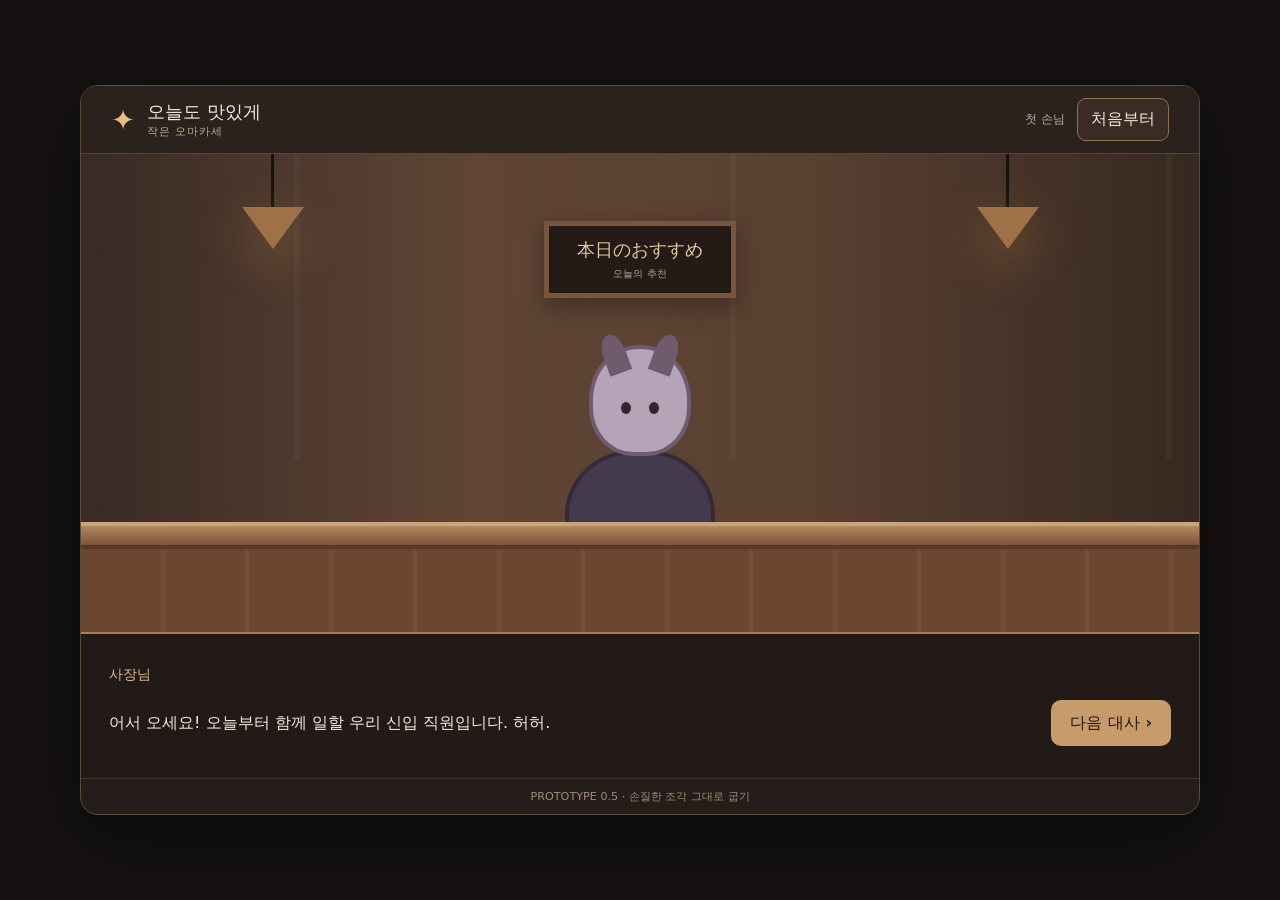
==== commit 91eb909f: "손질한 고기 굽기" ====
--- a/index.html
+++ b/index.html
@@ -32,7 +32,7 @@
     <section id="cookingScene" class="scene cooking-scene hidden" aria-label="조리 화면">
       <div class="cooking-header"><div><span class="eyebrow">KITCHEN</span><h1>조리대</h1><p id="cookingHint">재료를 준비해 주세요.</p></div><button id="orderButton" class="secondary-button" type="button" aria-expanded="false" aria-controls="orderPanel">📋 주문서</button></div>
       <div id="orderPanel" class="order-panel hidden"><strong>오늘의 주문</strong><p>셰프 추천 한 접시</p><p>손질 → 조리 → 플레이팅</p><small>시간 제한은 없어요. 천천히 만들어도 괜찮습니다.</small></div>
-      <div class="worktop"><div class="worktop-inner"><div class="cutting-board"><div id="slicingArea" class="slicing-area" aria-label="재료 칼질 영역"><div id="slicingMeat" class="slicing-meat"></div><div id="knifeGuide" class="knife-guide"></div><div id="knife" class="knife" aria-hidden="true"></div></div><div id="panArea" class="pan-area hidden" aria-label="팬 조리 영역"><div class="burner"><div class="pan-handle"></div><div class="frying-pan"><div id="panMeat" class="pan-meat"><span id="panMeatLabel">앞면</span></div><span class="pan-shine"></span></div></div></div><div id="food" class="food food-raw"><span id="foodLabel">재료</span></div></div><div class="worktop-note" id="worktopNote">손질 전 재료가 놓여 있어요.</div><div id="sliceStats" class="slice-stats hidden" aria-live="polite"><span id="sliceCount">0조각</span><span id="sliceThickness">칼을 움직여 위치를 정해 주세요.</span><button id="undoSlice" class="mini-button" type="button">↶ 한 번 되돌리기</button><button id="restartSlice" class="mini-button" type="button">처음부터 썰기</button><button id="minceSlice" class="mini-button" type="button">🔪 선택 조각 다지기</button></div></div></div>
+      <div class="worktop"><div class="worktop-inner"><div class="cutting-board"><div id="slicingArea" class="slicing-area" aria-label="재료 칼질 영역"><div id="slicingMeat" class="slicing-meat"></div><div id="knifeGuide" class="knife-guide"></div><div id="knife" class="knife" aria-hidden="true"></div></div><div id="panArea" class="pan-area hidden" aria-label="팬 조리 영역"><div class="burner"><div class="pan-handle"></div><div class="frying-pan"><div id="panMeat" class="pan-meat"></div><span id="panMeatLabel" class="pan-face-label">앞면</span><span class="pan-shine"></span></div></div></div><div id="food" class="food food-raw"><span id="foodLabel">재료</span></div></div><div class="worktop-note" id="worktopNote">손질 전 재료가 놓여 있어요.</div><div id="sliceStats" class="slice-stats hidden" aria-live="polite"><span id="sliceCount">0조각</span><span id="sliceThickness">칼을 움직여 위치를 정해 주세요.</span><button id="undoSlice" class="mini-button" type="button">↶ 한 번 되돌리기</button><button id="restartSlice" class="mini-button" type="button">처음부터 썰기</button><button id="minceSlice" class="mini-button" type="button">🔪 선택 조각 다지기</button></div></div></div>
       <div id="heatControls" class="heat-controls hidden"><div class="heat-heading"><strong>🔥 팬 조리</strong><span id="heatStatus" aria-live="polite">불을 켜고 익혀 주세요.</span></div><div class="heat-meters"><div><label for="frontMeter">앞면 <output id="frontValue">0%</output></label><progress id="frontMeter" max="100" value="0"></progress></div><div><label for="backMeter">뒷면 <output id="backValue">0%</output></label><progress id="backMeter" max="100" value="0"></progress></div></div><div class="heat-buttons"><button id="backToSlicing" class="mini-button" type="button">← 손질대로 돌아가기</button><button id="retryFrying" class="mini-button" type="button">↻ 새 재료로 다시 굽기</button><button id="heatLow" class="mini-button" type="button">약불</button><button id="heatMedium" class="mini-button" type="button">중불</button><button id="heatHigh" class="mini-button" type="button">강불</button><button id="heatOff" class="mini-button" type="button">불 끄기</button><button id="flipMeat" class="mini-button flip-button" type="button">↻ 뒤집기</button></div><small>목표: 양면 65~85%. 시간제한은 없고 불을 끄면 익힘도 멈춰요.</small></div><div class="cooking-controls"><div class="steps" aria-label="조리 진행 상황"><span id="step0" class="step active">1. 손질</span><span id="step1" class="step">2. 조리</span><span id="step2" class="step">3. 플레이팅</span></div><button id="cookButton" class="primary-button" type="button">재료 손질하기</button></div>
     </section>
 
@@ -42,7 +42,7 @@
     </section>
 
     <section id="endingScene" class="scene ending-scene hidden" aria-label="영업 종료"><div class="ending-content"><span class="ending-mark">✦</span><h1>오늘도 수고했어요.</h1><p>첫 번째 손님에게 한 접시를 대접했어요.</p><p class="ending-sub">다음에는 더 정교한 플레이팅도 만들어 보자!</p><button id="playAgain" class="primary-button" type="button">다시 시작</button></div></section>
-    <footer class="footer">PROTOTYPE 0.4 · 다지기와 손질 복귀</footer>
+    <footer class="footer">PROTOTYPE 0.5 · 손질한 조각 그대로 굽기</footer>
   </main>
 </body>
 </html>
--- a/style.css
+++ b/style.css
@@ -56,3 +56,9 @@
 .meat-piece.minced{background:repeating-linear-gradient(90deg,#b96d6a 0 6px,#e2a198 6px 8px,#a85d5c 8px 13px);background-size:calc(60px / var(--chops)) 100%;border-top:4px dashed #f4c7ac;border-bottom:4px dashed #f4c7ac}
 #minceSlice:disabled{opacity:.45;cursor:not-allowed}
 #backToSlicing{border-color:#c59c71;background:#59402f}
+
+/* v0.5: 손질한 조각을 팬에 그대로 표시하고 조각 전체에 익힘색 적용 */
+.pan-meat{position:relative;width:94px;height:74px;background:none!important;border:0;box-shadow:none;border-radius:0;display:block;--sear:0}
+.pan-piece{position:absolute;display:block;border-radius:38%;background:#b46c69;border:1px solid #d6a28a;box-shadow:0 2px 3px #0006;transition:background .15s}
+.pan-piece-minced{border-radius:35%;border-width:1px}
+.pan-face-label{position:absolute;bottom:4px;left:50%;transform:translateX(-50%);font-size:10px;color:#fff2dc;background:#25211fc9;padding:2px 6px;border-radius:9px;white-space:nowrap;pointer-events:none}
